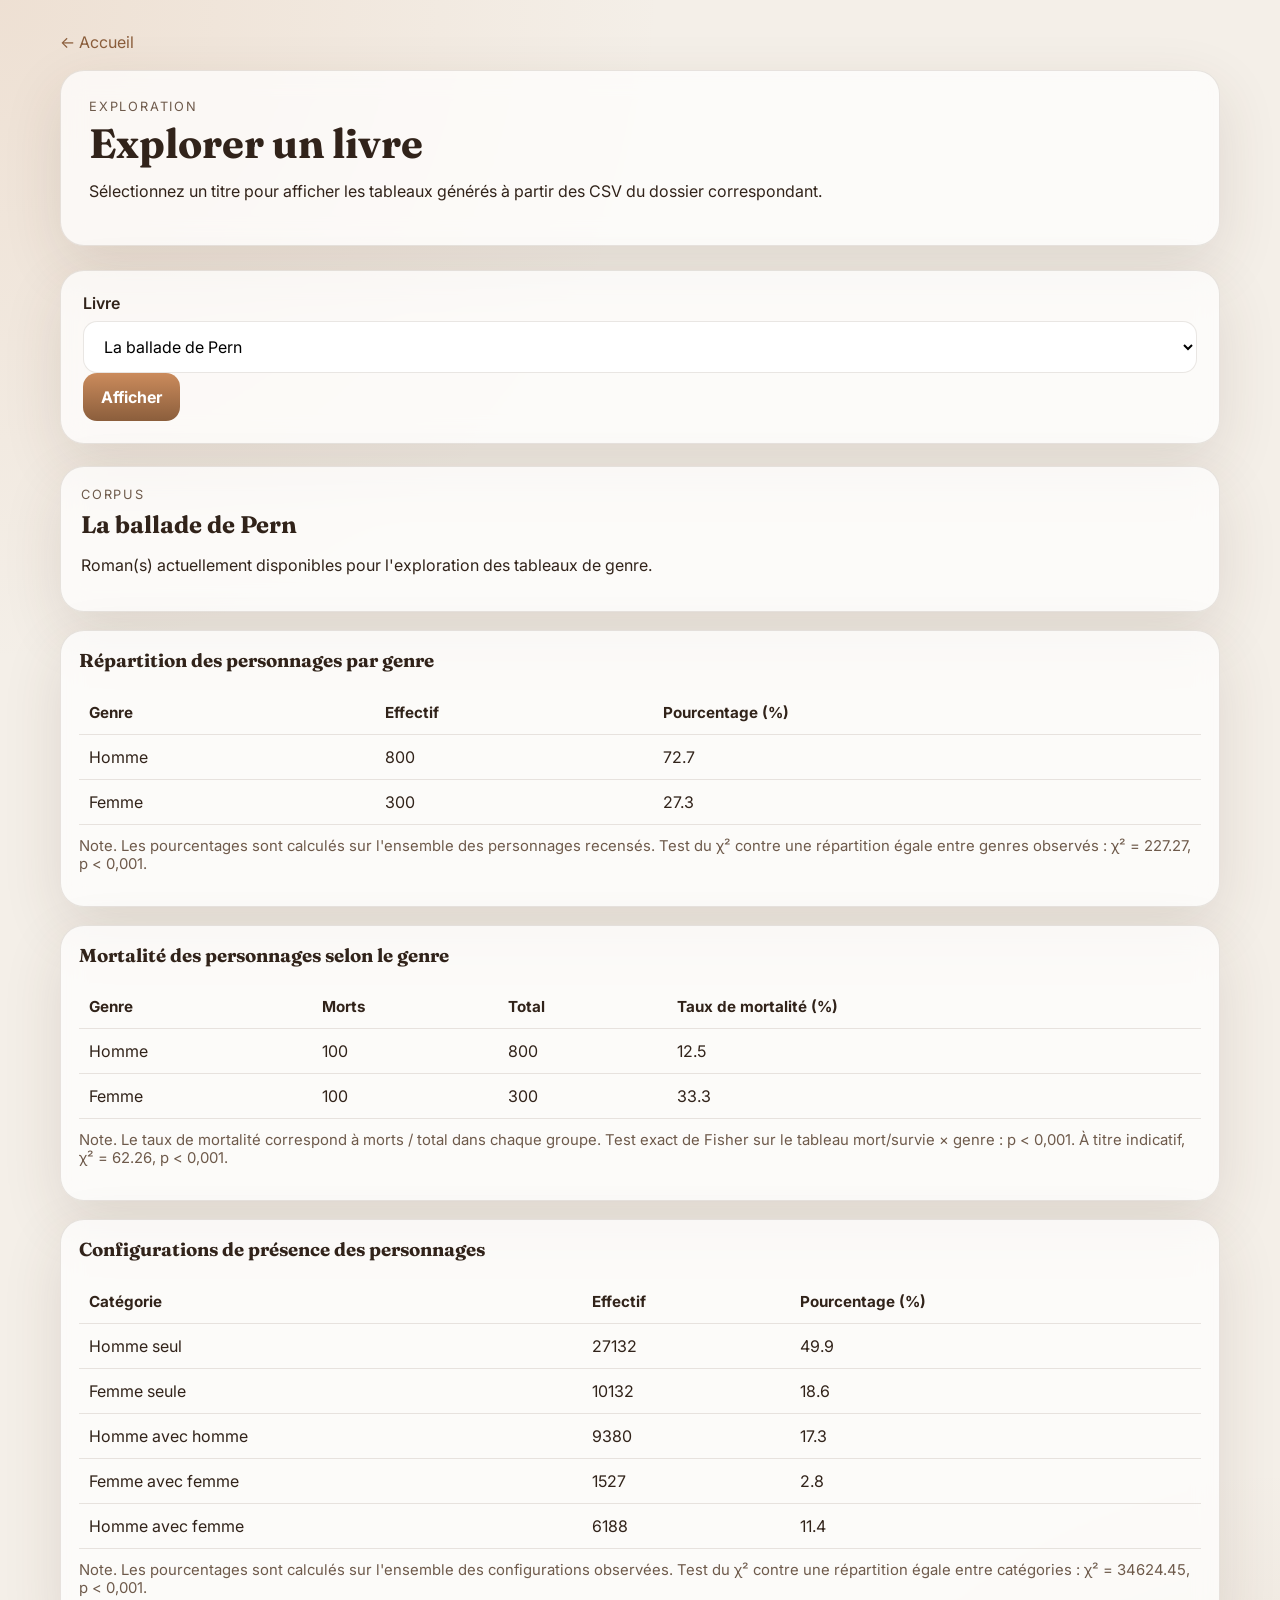
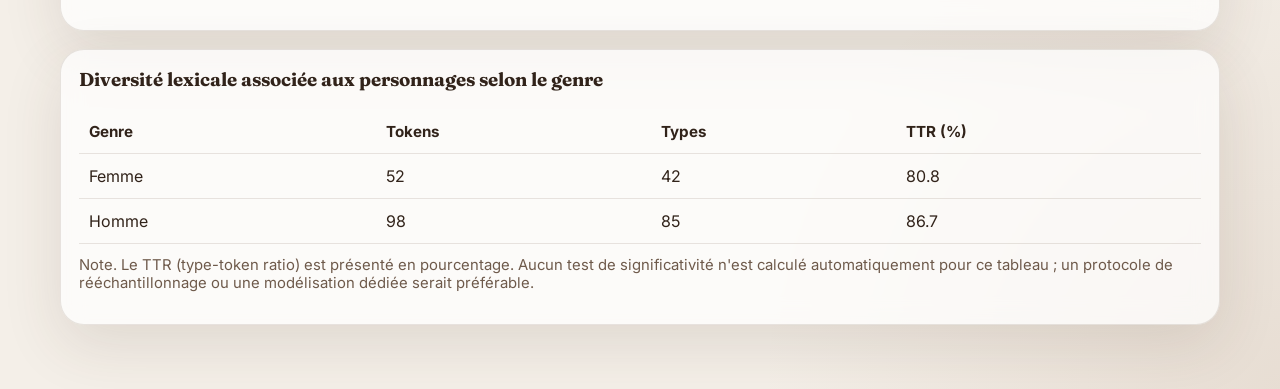
==== pern_site_v2/livre.html @ 92ab31ba "added website example" ====
<!doctype html>
<html lang="fr">
<head>
  <meta charset="utf-8">
  <meta name="viewport" content="width=device-width, initial-scale=1">
  <title>Explorer un livre</title>
  <link rel="preconnect" href="https://fonts.googleapis.com">
  <link rel="preconnect" href="https://fonts.gstatic.com" crossorigin>
  <link href="https://fonts.googleapis.com/css2?family=Fraunces:wght@500;700&family=Inter:wght@400;500;600;700&display=swap" rel="stylesheet">
  <link rel="stylesheet" href="styles.css">
</head>
<body>
  <main class="page-shell">
    <nav class="top-nav"><a href="index.html">← Accueil</a></nav>
    <section class="hero-card compact">
      <p class="eyebrow">Exploration</p>
      <h1>Explorer un livre</h1>
      <p>Sélectionnez un titre pour afficher les tableaux générés à partir des CSV du dossier correspondant.</p>
    </section>

    <section class="panel">
      <label for="bookSelect">Livre</label>
      <select id="bookSelect"></select>
      <button id="loadBookBtn" class="solid-btn">Afficher</button>
    </section>

    <section id="bookContent" class="stack"></section>
  </main>
  <script src="script.js"></script>
</body>
</html>
---- pern_site_v2/styles.css ----
:root {
  --bg: #f4efe8;
  --bg-2: #f9f6f1;
  --card: rgba(255,255,255,0.72);
  --line: rgba(72, 49, 31, 0.12);
  --text: #31231a;
  --muted: #6e5a4b;
  --accent: #8b5e3c;
  --accent-2: #cb8b5c;
  --shadow: 0 20px 60px rgba(74, 47, 29, 0.12);
  --radius: 24px;
}

* { box-sizing: border-box; }
html, body { margin: 0; padding: 0; }
body {
  font-family: Inter, system-ui, sans-serif;
  color: var(--text);
  background:
    radial-gradient(circle at top left, rgba(203,139,92,0.15), transparent 28%),
    radial-gradient(circle at bottom right, rgba(139,94,60,0.12), transparent 22%),
    var(--bg);
}

a { color: var(--accent); text-decoration: none; }
a:hover { text-decoration: underline; }

.page-shell {
  max-width: 1200px;
  margin: 0 auto;
  padding: 32px 20px 64px;
  position: relative;
}
.home-shell { padding-top: 48px; }
.top-nav { margin-bottom: 18px; }

.hero-card, .panel, .action-card, .table-card, .book-meta, .compare-column {
  backdrop-filter: blur(12px);
  background: var(--card);
  border: 1px solid var(--line);
  box-shadow: var(--shadow);
  border-radius: var(--radius);
}
.hero-card {
  padding: 28px;
  margin-bottom: 24px;
}
.hero-card h1 {
  font-family: Fraunces, serif;
  font-size: clamp(2rem, 4vw, 3.6rem);
  margin: 0 0 12px;
  line-height: 1.05;
}
.hero-card.compact h1 { font-size: clamp(1.8rem, 3.2vw, 2.8rem); }
.eyebrow {
  text-transform: uppercase;
  letter-spacing: .14em;
  color: var(--muted);
  font-size: .8rem;
  margin: 0 0 8px;
}

.home-actions {
  display: grid;
  grid-template-columns: repeat(3, minmax(0, 1fr));
  gap: 18px;
}
.action-card {
  display: block;
  padding: 22px;
  min-height: 180px;
  transition: transform .18s ease, box-shadow .18s ease;
}
.action-card:hover { transform: translateY(-4px); text-decoration: none; }
.action-card h2 { font-family: Fraunces, serif; margin-top: 12px; }
.action-index {
  display: inline-flex; align-items: center; justify-content: center;
  width: 42px; height: 42px; border-radius: 999px;
  background: rgba(139,94,60,0.14); font-weight: 700;
}
.primary { background: linear-gradient(180deg, rgba(255,255,255,.8), rgba(255,244,234,.7)); }
.secondary { background: linear-gradient(180deg, rgba(255,255,255,.78), rgba(245,245,255,.72)); }
.accent { background: linear-gradient(180deg, rgba(255,255,255,.8), rgba(255,235,224,.78)); }

.bric-button {
  position: absolute;
  right: 26px;
  top: 20px;
  transform: rotate(-6deg);
  z-index: 1000;
  background: #fff9f2;
  border: 1px solid var(--line);
  border-radius: 16px;
  padding: 12px 16px;
  box-shadow: var(--shadow);
  font-weight: 700;
}

.panel { padding: 22px; margin-bottom: 22px; }
.stack { display: grid; gap: 18px; }
.gap-sm { gap: 10px; }
.compare-controls {
  display: grid;
  grid-template-columns: 1fr 1fr auto;
  gap: 14px;
  align-items: end;
}
label { display: block; margin-bottom: 8px; font-weight: 600; }
select, button {
  font: inherit;
}
select {
  width: 100%; padding: 14px 16px; border-radius: 14px; border: 1px solid var(--line); background: white;
}
.solid-btn {
  border: 0;
  border-radius: 14px;
  background: linear-gradient(180deg, var(--accent-2), var(--accent));
  color: white;
  padding: 14px 18px;
  font-weight: 700;
  cursor: pointer;
}

.book-meta { padding: 20px; }
.book-meta h2 { margin: 6px 0 8px; font-family: Fraunces, serif; }
.table-card { padding: 18px; overflow-x: auto; }
.table-card h3 { margin-top: 0; font-family: Fraunces, serif; }
.table-wrap { overflow-x: auto; }
table { width: 100%; border-collapse: collapse; min-width: 460px; }
th, td { padding: 12px 10px; border-bottom: 1px solid var(--line); text-align: left; }
th { font-size: .95rem; }
.footnote { color: var(--muted); font-size: .93rem; margin-top: 12px; }
.muted { color: var(--muted); }
.status-box {
  padding: 12px 14px; border-radius: 14px; background: rgba(139,94,60,.08); color: var(--text);
}
.result-bar-wrap { margin: 12px 0; }
.result-bar-label { display:flex; justify-content: space-between; gap: 12px; margin-bottom: 6px; }
.result-bar {
  height: 14px; border-radius: 999px; background: rgba(139,94,60,.12); overflow: hidden;
}
.result-bar-fill {
  height: 100%; border-radius: 999px; background: linear-gradient(90deg, var(--accent-2), var(--accent));
}
.compare-grid { display: grid; grid-template-columns: 1fr 1fr; gap: 18px; }
.compare-column { padding: 18px; }
.prose h2 { font-family: Fraunces, serif; }

@media (max-width: 900px) {
  .home-actions, .compare-grid, .compare-controls { grid-template-columns: 1fr; }
  .bric-button { position: static; display: inline-block; margin-bottom: 16px; }
}
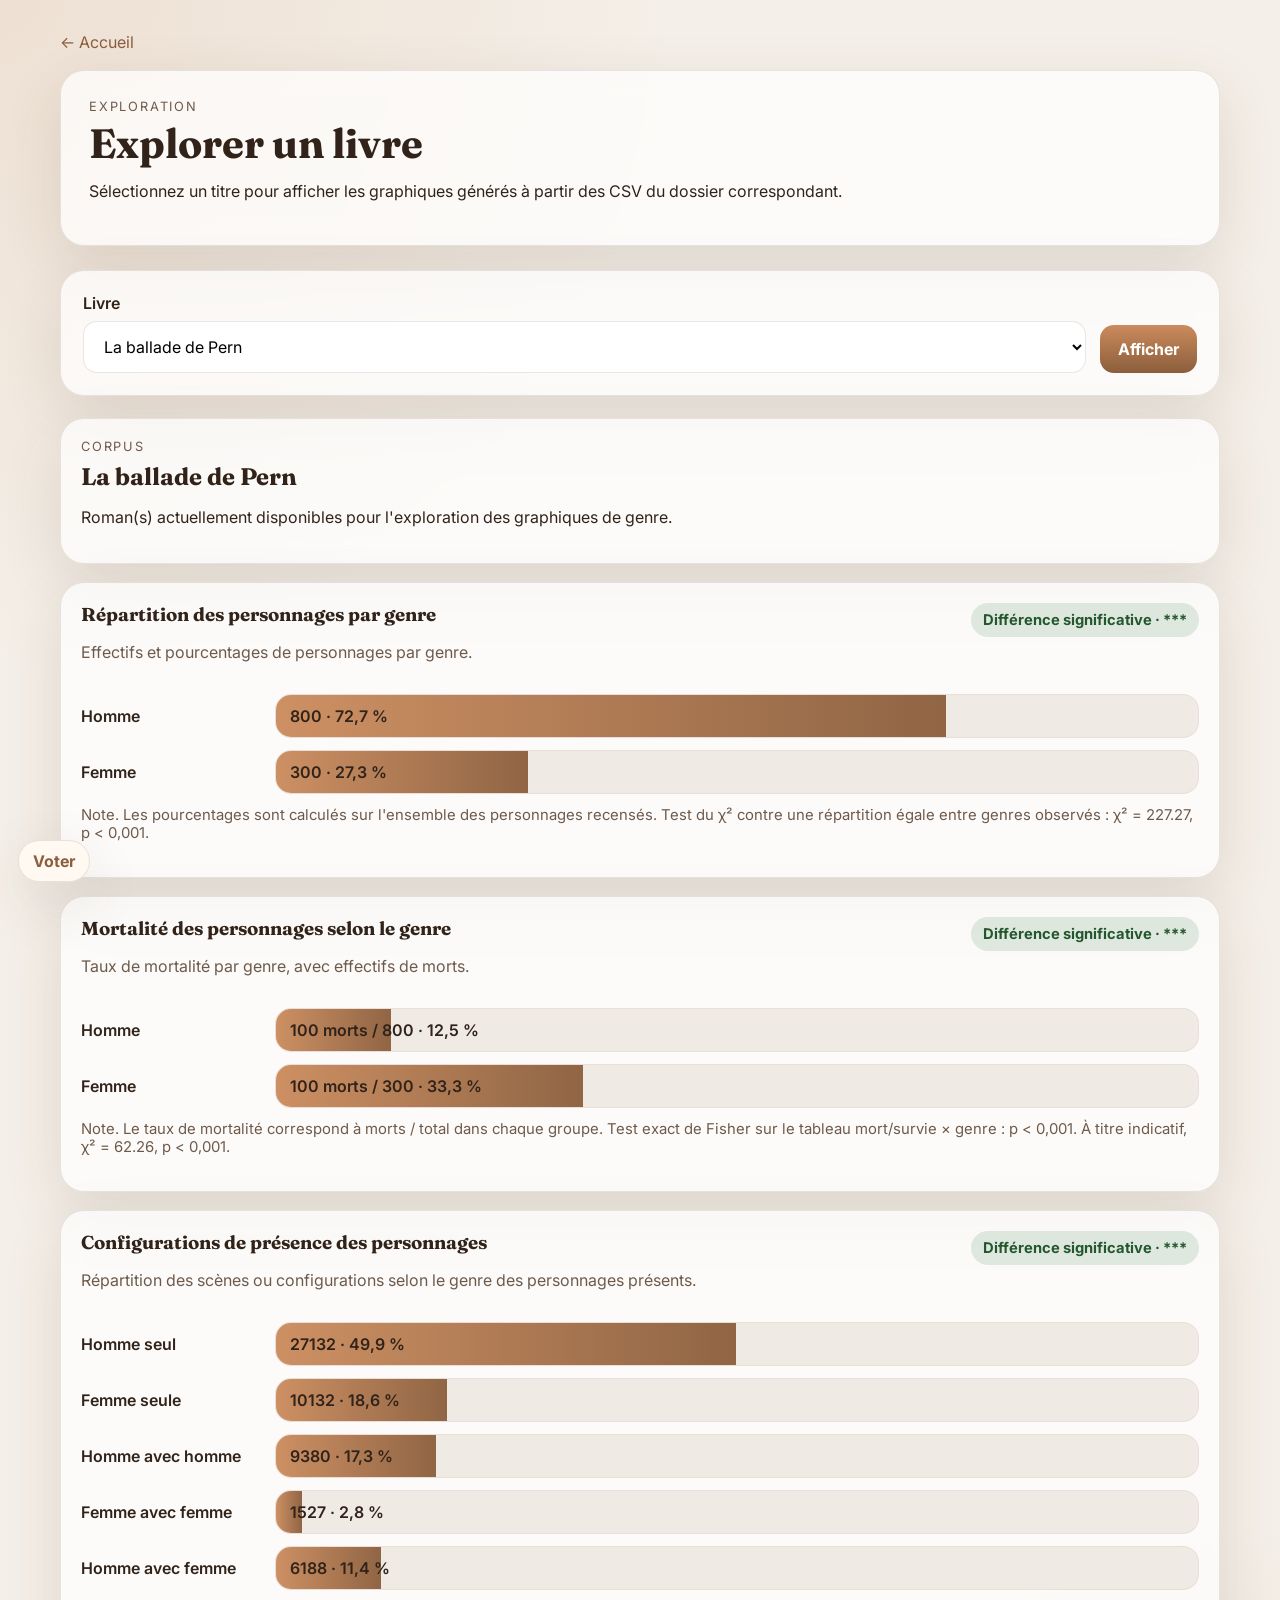
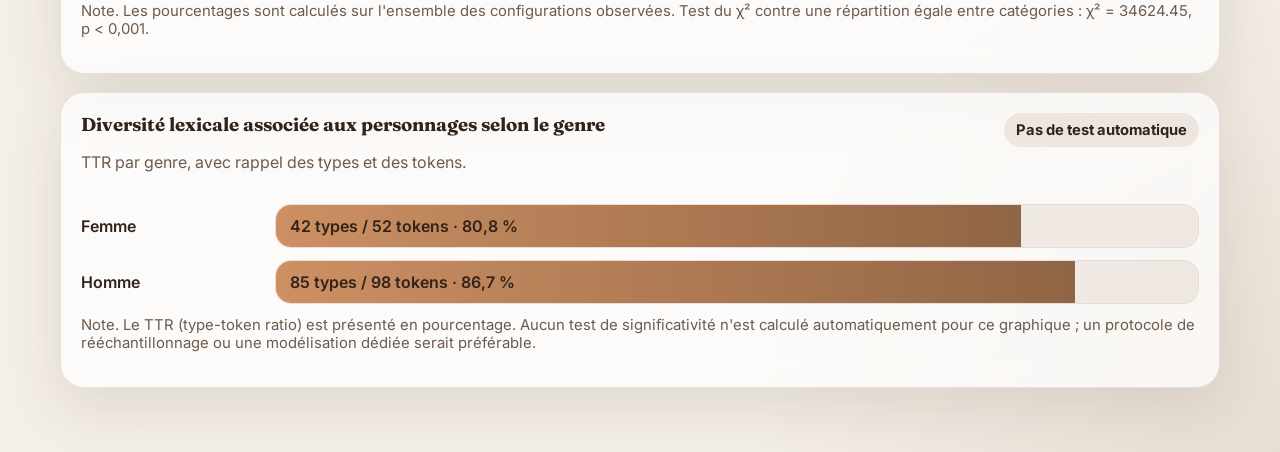
==== commit 33f9de69: "updated website" ====
--- a/pern_site_v2/livre.html
+++ b/pern_site_v2/livre.html
@@ -11,16 +11,19 @@
 </head>
 <body>
   <main class="page-shell">
+    <a class="floating-vote-button" href="vote.html">Voter</a>
     <nav class="top-nav"><a href="index.html">← Accueil</a></nav>
     <section class="hero-card compact">
       <p class="eyebrow">Exploration</p>
       <h1>Explorer un livre</h1>
-      <p>Sélectionnez un titre pour afficher les tableaux générés à partir des CSV du dossier correspondant.</p>
+      <p>Sélectionnez un titre pour afficher les graphiques générés à partir des CSV du dossier correspondant.</p>
     </section>
 
-    <section class="panel">
-      <label for="bookSelect">Livre</label>
-      <select id="bookSelect"></select>
+    <section class="panel book-controls">
+      <div>
+        <label for="bookSelect">Livre</label>
+        <select id="bookSelect"></select>
+      </div>
       <button id="loadBookBtn" class="solid-btn">Afficher</button>
     </section>
 
--- a/pern_site_v2/styles.css
+++ b/pern_site_v2/styles.css
@@ -151,3 +151,133 @@
   .home-actions, .compare-grid, .compare-controls { grid-template-columns: 1fr; }
   .bric-button { position: static; display: inline-block; margin-bottom: 16px; }
 }
+
+
+.floating-vote-button {
+  position: fixed;
+  left: 18px;
+  bottom: 18px;
+  z-index: 1200;
+  background: #fff9f2;
+  border: 1px solid var(--line);
+  border-radius: 999px;
+  padding: 10px 14px;
+  box-shadow: var(--shadow);
+  font-weight: 700;
+}
+
+.book-controls {
+  display: grid;
+  grid-template-columns: 1fr auto;
+  gap: 14px;
+  align-items: end;
+}
+
+.chart-card, .theme-book-card {
+  backdrop-filter: blur(12px);
+  background: var(--card);
+  border: 1px solid var(--line);
+  box-shadow: var(--shadow);
+  border-radius: var(--radius);
+}
+
+.chart-card { padding: 20px; }
+.compact-chart { box-shadow: none; background: rgba(255,255,255,0.58); }
+.chart-head, .theme-book-head {
+  display: flex;
+  justify-content: space-between;
+  gap: 16px;
+  align-items: flex-start;
+}
+.chart-head h3 { margin: 0 0 6px; font-family: Fraunces, serif; }
+.chart-block { display: grid; gap: 12px; margin-top: 16px; }
+.chart-row {
+  display: grid;
+  grid-template-columns: minmax(120px, 180px) minmax(0, 1fr);
+  gap: 14px;
+  align-items: center;
+}
+.chart-label { font-weight: 600; }
+.chart-bar-shell {
+  position: relative;
+  min-height: 44px;
+  border-radius: 16px;
+  overflow: hidden;
+  background: rgba(139,94,60,.10);
+  border: 1px solid rgba(139,94,60,.08);
+}
+.chart-bar-fill {
+  position: absolute;
+  inset: 0 auto 0 0;
+  background: linear-gradient(90deg, rgba(203,139,92,.95), rgba(139,94,60,.95));
+}
+.chart-bar-text {
+  position: relative;
+  z-index: 2;
+  padding: 11px 14px;
+  font-weight: 600;
+}
+.sig-badge, .metric-chip {
+  white-space: nowrap;
+  padding: 8px 12px;
+  border-radius: 999px;
+  font-size: .92rem;
+  font-weight: 700;
+}
+.sig-badge.significant { background: rgba(44, 122, 68, .14); color: #24572e; }
+.sig-badge.nonsignificant, .sig-badge.neutral { background: rgba(139,94,60,.12); color: var(--text); }
+.metric-chip { background: rgba(139,94,60,.12); }
+.theme-grid, .compare-grid { display: grid; gap: 18px; }
+.theme-book-card { padding: 20px; }
+.pca-explainer { max-width: 72ch; }
+.pca-svg { width: 100%; height: auto; }
+.pca-axis {
+  stroke: #7d8797;
+  stroke-width: 1.4;
+}
+.pca-axis-label {
+  font-size: 12px;
+  font-weight: 700;
+  fill: #465065;
+}
+
+.pca-bg {
+  fill: #fbfcfe;
+}
+
+.pca-arrow-line {
+  stroke: #8b5a9f;
+  stroke-width: 2;
+}
+.pca-point {
+  fill: #2f6fed;
+  stroke: white;
+  stroke-width: 2;
+}
+.pca-point { fill: #31231a; }
+.pca-marker { fill: var(--accent); }
+.pca-label-link {
+  stroke: #9aa3b2;
+  stroke-width: 1;
+  stroke-dasharray: 3 3;
+  opacity: 0.9;
+}
+
+.pca-point-label {
+  font-size: 12px;
+  font-weight: 600;
+  fill: #24324a;
+}
+
+.pca-arrow-label {
+  font-size: 12px;
+  font-weight: 700;
+  fill: #6b2f6b;
+}
+
+@media (max-width: 900px) {
+  .book-controls { grid-template-columns: 1fr; }
+  .chart-head, .theme-book-head, .chart-row { grid-template-columns: 1fr; display: grid; }
+  .chart-row { gap: 8px; }
+  .floating-vote-button { left: 12px; bottom: 12px; }
+}
